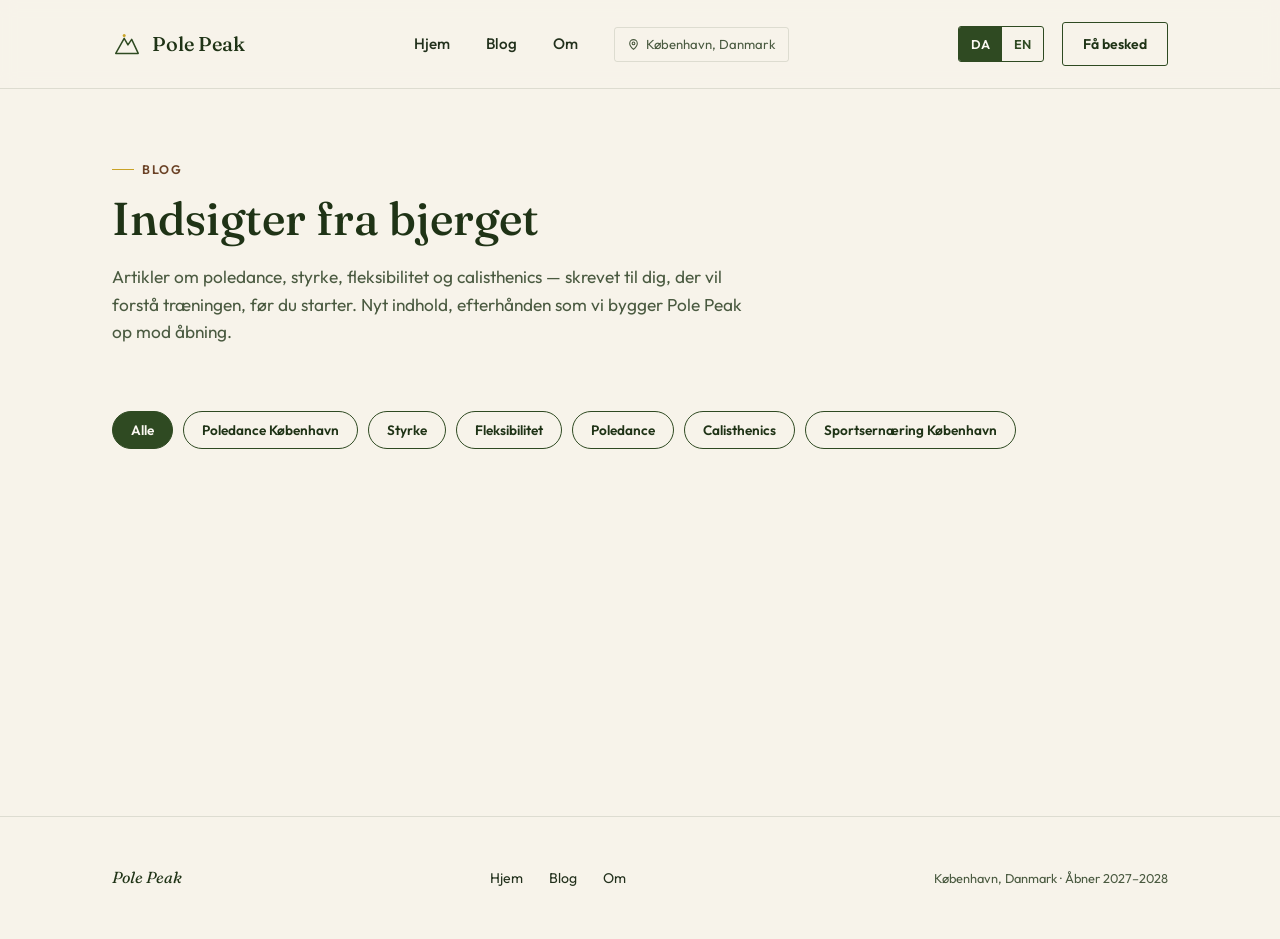
==== blog.html @ a56a41d3 "blog changes" ====
<!DOCTYPE html>
<html lang="da">
<head>
<meta charset="UTF-8">
<meta name="viewport" content="width=device-width, initial-scale=1.0">
<title>Blog – Pole Peak København | Poledance, styrke, fleksibilitet og calisthenics</title>
<meta name="description" content="Artikler om poledance, styrke, fleksibilitet, calisthenics og sportsernæring i København. Fra Pole Peak — Danmarks første poledance-studio, der forener calisthenics og styrke.">
<link rel="canonical" href="https://www.polepeak.com/blog.html">
<link rel="alternate" hreflang="da-DK" href="https://www.polepeak.com/blog.html">
<link rel="alternate" hreflang="en-DK" href="https://www.polepeak.com/en-blog.html">
<link rel="alternate" hreflang="x-default" href="https://www.polepeak.com/blog.html">

<!-- Open Graph -->
<meta property="og:type" content="website">
<meta property="og:site_name" content="Pole Peak">
<meta property="og:title" content="Blog – Pole Peak København">
<meta property="og:description" content="Artikler om poledance, styrke, fleksibilitet, calisthenics og sportsernæring i København.">
<meta property="og:url" content="https://www.polepeak.com/blog.html">
<meta property="og:locale" content="da_DK">
<meta property="og:locale:alternate" content="en_DK">
<meta property="og:image" content="https://www.polepeak.com/images/og-polepeak-copenhagen.jpg">

<!-- Twitter -->
<meta name="twitter:card" content="summary_large_image">
<meta name="twitter:title" content="Blog – Pole Peak København">
<meta name="twitter:description" content="Artikler om poledance, styrke, fleksibilitet, calisthenics og sportsernæring i København.">
<meta name="twitter:image" content="https://www.polepeak.com/images/og-polepeak-copenhagen.jpg">

<link rel="preconnect" href="https://fonts.googleapis.com">
<link rel="preconnect" href="https://fonts.gstatic.com" crossorigin>
<link href="https://fonts.googleapis.com/css2?family=Fraunces:ital,wght@0,500;1,500&family=Outfit:wght@400;500;600;700&display=swap" rel="stylesheet">
<link rel="stylesheet" href="/site.css">

<script type="application/ld+json">
{
  "@context": "https://schema.org",
  "@type": "Blog",
  "name": "Pole Peak Blog",
  "url": "https://www.polepeak.com/blog.html",
  "inLanguage": "da-DK",
  "publisher": {
    "@type": "Organization",
    "name": "Pole Peak"
  }
}
</script>
</head>
<body>

<nav class="nav">
  <div class="container nav-inner">
    <a href="/" class="nav-brand" aria-label="Pole Peak forside">
      <svg viewBox="0 0 32 32" fill="none" xmlns="http://www.w3.org/2000/svg">
        <path d="M4 26L13 10L17 17L21 11L28 26H4Z" stroke="#2F4A22" stroke-width="1.6" stroke-linejoin="round"/>
        <circle cx="13" cy="7" r="1.6" fill="#C9A227"/>
      </svg>
      Pole Peak
    </a>

    <div class="nav-links">
      <a href="/">Hjem</a>
      <a href="/blog.html">Blog</a>
      <a href="/#om">Om</a>
      <span class="nav-location" aria-label="Placering">
        <svg width="13" height="13" viewBox="0 0 24 24" fill="none" stroke="currentColor" stroke-width="2"><path d="M12 21s-7-6.2-7-11a7 7 0 1 1 14 0c0 4.8-7 11-7 11Z"/><circle cx="12" cy="10" r="2.5"/></svg>
        København, Danmark
      </span>
    </div>

    <div class="nav-right">
      <div class="lang-toggle" role="group" aria-label="Vælg sprog">
        <a href="/blog.html" class="active" hreflang="da-DK" lang="da">DA</a>
        <a href="/en-blog.html" hreflang="en-DK" lang="en">EN</a>
      </div>
      <a href="/#signup" class="nav-cta">Få besked</a>
      <button class="nav-toggle" aria-label="Åbn menu">
        <svg width="18" height="18" viewBox="0 0 24 24" fill="none" stroke="#2F4A22" stroke-width="2"><path d="M3 6h18M3 12h18M3 18h18"/></svg>
      </button>
    </div>
  </div>
</nav>

<main>

  <!-- PAGE HERO -->
  <section class="page-hero">
    <div class="container">
      <span class="eyebrow">Blog</span>
      <h1>Indsigter fra bjerget</h1>
      <p class="lead">Artikler om poledance, styrke, fleksibilitet og calisthenics — skrevet til dig, der vil forstå træningen, før du starter. Nyt indhold, efterhånden som vi bygger Pole Peak op mod åbning.</p>
    </div>
  </section>

  <!-- FILTERS + GRID -->
  <section class="container">
    <div class="blog-filters" role="group" aria-label="Filtrér efter kategori">
      <button class="filter-chip" data-filter="all">Alle</button>
      <button class="filter-chip" data-filter="pole-dance-cph">Poledance København</button>
      <button class="filter-chip" data-filter="strength">Styrke</button>
      <button class="filter-chip" data-filter="flexibility">Fleksibilitet</button>
      <button class="filter-chip" data-filter="pole-dance">Poledance</button>
      <button class="filter-chip" data-filter="calisthenics">Calisthenics</button>
      <button class="filter-chip" data-filter="nutrition">Sportsernæring København</button>
    </div>

    <div class="blog-grid" id="blogGrid">
<!--Posts here-->
     <a href="/blog/koebenhavn-aktiv-by.html" class="blog-card" data-category="pole-dance-copenhagen">
  <div class="blog-card__image">
    <img src="/images/koebenhavn-aktiv-by-card.jpg" alt="Cyklister og løbere langs Københavns havn" loading="lazy">
  </div>
  <div class="blog-card__content">
    <span class="blog-card__category">Pole Dance Copenhagen</span>
    <h3 class="blog-card__title">København: En By Bygget til Bevægelse</h3>
    <p class="blog-card__excerpt">Fra cykelstier til havnebade – København understøtter ikke bare en aktiv livsstil, den inviterer til at bevæge sig på egne præmisser.</p>
    <span class="blog-card__meta">3. juli 2026 · 5 min. læsning</span>
  </div>
</a>

    <p class="blog-empty" id="blogEmpty">Ingen artikler i denne kategori endnu — men der er mere på vej.</p>
  </section>

</main>

<footer class="footer">
  <div class="container footer-inner">
    <span class="footer-brand">Pole Peak</span>
    <div class="footer-links">
      <a href="/">Hjem</a>
      <a href="/blog.html">Blog</a>
      <a href="/#om">Om</a>
    </div>
    <span class="footer-meta">København, Danmark · Åbner 2027–2028</span>
  </div>
</footer>

<script>
  // Reveal on scroll
  const revealEls = document.querySelectorAll('.reveal');
  if ('IntersectionObserver' in window && !window.matchMedia('(prefers-reduced-motion: reduce)').matches) {
    const io = new IntersectionObserver((entries) => {
      entries.forEach(entry => {
        if (entry.isIntersecting) {
          entry.target.classList.add('is-visible');
          io.unobserve(entry.target);
        }
      });
    }, { threshold: 0.1 });
    revealEls.forEach(el => io.observe(el));
  } else {
    revealEls.forEach(el => el.classList.add('is-visible'));
  }

  // Category filtering
  const chips = document.querySelectorAll('.filter-chip');
  const cards = document.querySelectorAll('.blog-card');
  const empty = document.getElementById('blogEmpty');

  function applyFilter(cat) {
    let visible = 0;
    cards.forEach(card => {
      const match = cat === 'all' || card.dataset.category === cat;
      card.classList.toggle('is-hidden', !match);
      if (match) visible++;
    });
    empty.classList.toggle('is-visible', visible === 0);
  }

  chips.forEach(chip => {
    chip.addEventListener('click', () => {
      chips.forEach(c => c.classList.remove('active'));
      chip.classList.add('active');
      const cat = chip.dataset.filter;
      applyFilter(cat);
      const url = cat === 'all' ? location.pathname : `${location.pathname}#${cat}`;
      history.replaceState(null, '', url);
    });
  });

  const initialCat = location.hash.replace('#', '') || 'all';
  const initialChip = document.querySelector(`.filter-chip[data-filter="${initialCat}"]`) || document.querySelector('.filter-chip[data-filter="all"]');
  initialChip.classList.add('active');
  applyFilter(initialCat);
</script>

</body>
</html>
---- site.css ----
/* =========================================================
   Pole Peak — Copenhagen Homepage
   Bright Botanical identity: forest green, wood, cream, sage, gold
   Fonts loaded via <link> in <head>, not here.
   ========================================================= */

:root {
  --forest: #2F4A22;
  --forest-deep: #1F3316;
  --paper: #F7F3EA;
  --cream: #FBF8F2;
  --wood: #8B5E3C;
  --wood-deep: #6B4226;
  --sage: #9CAF88;
  --sage-soft: #E4EADD;
  --gold: #C9A227;
  --ink: #22301C;
  --ink-soft: #4A5A40;
  --line: rgba(34, 48, 28, 0.12);
  --radius: 3px;
  --shadow-soft: 0 12px 32px rgba(31, 51, 22, 0.10);
  --ease: cubic-bezier(0.22, 1, 0.36, 1);
}

* { box-sizing: border-box; }

html { scroll-behavior: smooth; }

body {
  margin: 0;
  background: var(--paper);
  color: var(--ink);
  font-family: 'Outfit', sans-serif;
  font-size: 16px;
  line-height: 1.6;
  -webkit-font-smoothing: antialiased;
  padding-top: 88px;
}

h1, h2, h3, .display {
  font-family: 'Fraunces', serif;
  font-weight: 500;
  color: var(--forest-deep);
  margin: 0;
  line-height: 1.12;
}

.italic-accent {
  font-style: italic;
  font-weight: 500;
}

p { margin: 0 0 1em; color: var(--ink-soft); }

a { color: inherit; text-decoration: none; }

img { max-width: 100%; display: block; }

.container {
  width: 100%;
  max-width: 1120px;
  margin: 0 auto;
  padding: 0 32px;
}

.eyebrow {
  display: inline-flex;
  align-items: center;
  gap: 8px;
  font-family: 'Outfit', sans-serif;
  font-size: 0.78rem;
  font-weight: 600;
  letter-spacing: 0.14em;
  text-transform: uppercase;
  color: var(--wood-deep);
}

.eyebrow::before {
  content: "";
  width: 22px;
  height: 1px;
  background: var(--gold);
}

/* ---------- Nav ---------- */
.nav {
  position: fixed;
  top: 0; left: 0; right: 0;
  z-index: 100;
  background: rgba(247, 243, 234, 0.92);
  backdrop-filter: blur(8px);
  border-bottom: 1px solid var(--line);
}

.nav-inner {
  display: flex;
  align-items: center;
  justify-content: space-between;
  height: 88px;
}

.nav-brand {
  display: flex;
  align-items: center;
  gap: 10px;
  font-family: 'Fraunces', serif;
  font-weight: 500;
  font-size: 1.25rem;
  color: var(--forest-deep);
}

.nav-brand svg { width: 30px; height: 30px; }

.nav-links {
  display: flex;
  align-items: center;
  gap: 36px;
}

.nav-links a {
  font-size: 0.95rem;
  font-weight: 500;
  color: var(--ink);
  position: relative;
  padding: 4px 0;
}

.nav-links a::after {
  content: "";
  position: absolute;
  left: 0; right: 0; bottom: -2px;
  height: 1px;
  background: var(--gold);
  transform: scaleX(0);
  transform-origin: left;
  transition: transform 0.3s var(--ease);
}

.nav-links a:hover::after { transform: scaleX(1); }

.nav-location {
  display: flex;
  align-items: center;
  gap: 6px;
  font-size: 0.82rem;
  color: var(--ink-soft);
  padding: 6px 12px;
  border: 1px solid var(--line);
  border-radius: var(--radius);
}

.nav-right {
  display: flex;
  align-items: center;
  gap: 18px;
}

.lang-toggle {
  display: flex;
  border: 1px solid var(--forest);
  border-radius: var(--radius);
  overflow: hidden;
  font-size: 0.8rem;
  font-weight: 600;
}

.lang-toggle a {
  padding: 7px 12px;
  color: var(--forest);
}

.lang-toggle a.active {
  background: var(--forest);
  color: var(--cream);
}

.nav-cta {
  padding: 10px 20px;
  border: 1px solid var(--forest);
  border-radius: var(--radius);
  font-size: 0.88rem;
  font-weight: 600;
  color: var(--forest-deep);
  transition: background 0.25s var(--ease), color 0.25s var(--ease);
}

.nav-cta:hover { background: var(--forest); color: var(--cream); }

.nav-toggle { display: none; }

/* ---------- Buttons ---------- */
.btn {
  display: inline-flex;
  align-items: center;
  justify-content: center;
  gap: 10px;
  padding: 16px 30px;
  border-radius: var(--radius);
  font-family: 'Outfit', sans-serif;
  font-weight: 600;
  font-size: 0.95rem;
  cursor: pointer;
  border: 1px solid transparent;
  transition: transform 0.25s var(--ease), background 0.25s var(--ease), color 0.25s var(--ease), border-color 0.25s var(--ease);
}

.btn-primary {
  background: var(--forest);
  color: var(--cream);
}

.btn-primary:hover { background: var(--forest-deep); transform: translateY(-1px); }

.btn-outline {
  background: transparent;
  border-color: var(--forest);
  color: var(--forest-deep);
}

.btn-outline:hover { background: var(--forest); color: var(--cream); }

/* ---------- Hero ---------- */
.hero {
  padding: 88px 0 64px;
  position: relative;
  overflow: hidden;
}

.hero-inner {
  display: grid;
  grid-template-columns: 1.05fr 0.95fr;
  gap: 56px;
  align-items: center;
}

.hero-copy h1 {
  font-size: clamp(2.2rem, 4vw, 3.4rem);
  margin: 18px 0 22px;
}

.hero-copy p.lead {
  font-size: 1.12rem;
  max-width: 46ch;
  margin-bottom: 30px;
}

.hero-actions {
  display: flex;
  align-items: center;
  gap: 18px;
  flex-wrap: wrap;
}

.hero-note {
  font-size: 0.82rem;
  color: var(--ink-soft);
}

.hero-art {
  position: relative;
}

.hero-art svg { width: 100%; height: auto; }

/* ---------- Trail / classes section ---------- */
.trail {
  padding: 96px 0;
  background: var(--cream);
  border-top: 1px solid var(--line);
  border-bottom: 1px solid var(--line);
}

.section-head {
  max-width: 640px;
  margin: 0 0 56px;
}

.section-head h2 {
  font-size: clamp(1.8rem, 3vw, 2.4rem);
  margin-top: 14px;
}

.waypoints {
  display: grid;
  grid-template-columns: repeat(4, 1fr);
  gap: 28px;
  counter-reset: waypoint;
}

.waypoint {
  padding: 30px 24px;
  background: var(--paper);
  border: 1px solid var(--line);
  border-radius: var(--radius);
  position: relative;
  opacity: 0;
  transform: translateY(18px);
  transition: opacity 0.6s var(--ease), transform 0.6s var(--ease);
}

.waypoint.is-visible { opacity: 1; transform: translateY(0); }

.waypoint-index {
  font-family: 'Fraunces', serif;
  font-style: italic;
  font-size: 0.95rem;
  color: var(--gold);
  margin-bottom: 14px;
  display: block;
}

.waypoint h3 {
  font-size: 1.15rem;
  margin-bottom: 10px;
}

.waypoint p { font-size: 0.92rem; margin: 0; }

/* ---------- Membership ---------- */
.membership {
  padding: 96px 0;
}

.membership-card {
  background: var(--forest-deep);
  color: var(--cream);
  border-radius: var(--radius);
  padding: 56px;
  display: grid;
  grid-template-columns: 1fr 1fr;
  gap: 48px;
  align-items: center;
  position: relative;
  overflow: hidden;
}

.membership-card::before {
  content: "";
  position: absolute;
  inset: 0;
  background: radial-gradient(circle at 85% 15%, rgba(201, 162, 39, 0.16), transparent 55%);
  pointer-events: none;
}

.membership-card h2 {
  color: var(--cream);
  font-size: clamp(1.7rem, 2.6vw, 2.1rem);
  margin-bottom: 18px;
}

.membership-card p {
  color: rgba(251, 248, 242, 0.82);
}

.membership-list {
  list-style: none;
  margin: 26px 0 0;
  padding: 0;
  display: grid;
  gap: 14px;
}

.membership-list li {
  display: flex;
  align-items: flex-start;
  gap: 12px;
  font-size: 0.95rem;
  color: rgba(251, 248, 242, 0.92);
}

.membership-list svg {
  flex-shrink: 0;
  width: 18px;
  height: 18px;
  margin-top: 3px;
  color: var(--gold);
}

/* ---------- Signup ---------- */
.signup {
  padding: 96px 0 120px;
  background: var(--sage-soft);
}

.signup-inner {
  max-width: 620px;
  margin: 0 auto;
  text-align: center;
}

.signup h2 { font-size: clamp(1.9rem, 3vw, 2.5rem); margin-bottom: 16px; }

.signup p.lead {
  max-width: 46ch;
  margin: 0 auto 34px;
}

.signup-form {
  display: flex;
  gap: 12px;
  justify-content: center;
  flex-wrap: wrap;
}

.signup-form input[type="email"] {
  flex: 1 1 280px;
  max-width: 340px;
  padding: 15px 18px;
  border: 1px solid var(--forest);
  border-radius: var(--radius);
  font-family: 'Outfit', sans-serif;
  font-size: 0.95rem;
  background: var(--cream);
  color: var(--ink);
}

.signup-form input[type="email"]:focus,
.nav-links a:focus-visible,
.btn:focus-visible,
.lang-toggle a:focus-visible {
  outline: 2px solid var(--gold);
  outline-offset: 2px;
}

.signup-note {
  margin-top: 16px;
  font-size: 0.82rem;
  color: var(--ink-soft);
}

.signup-confirm {
  display: none;
  padding: 22px 26px;
  background: var(--forest);
  color: var(--cream);
  border-radius: var(--radius);
  font-size: 0.95rem;
}

.signup-confirm.is-visible { display: block; }

.honeypot { position: absolute; left: -9999px; }

/* ---------- Footer ---------- */
.footer {
  padding: 48px 0;
  border-top: 1px solid var(--line);
}

.footer-inner {
  display: flex;
  align-items: center;
  justify-content: space-between;
  flex-wrap: wrap;
  gap: 18px;
}

.footer-brand {
  font-family: 'Fraunces', serif;
  font-style: italic;
  color: var(--forest-deep);
}

.footer-links {
  display: flex;
  gap: 26px;
  font-size: 0.88rem;
}

.footer-meta {
  font-size: 0.8rem;
  color: var(--ink-soft);
}

/* ---------- Reveal animation ---------- */
.reveal {
  opacity: 0;
  transform: translateY(16px);
  transition: opacity 0.7s var(--ease), transform 0.7s var(--ease);
}

.reveal.is-visible { opacity: 1; transform: translateY(0); }

@media (prefers-reduced-motion: reduce) {
  html { scroll-behavior: auto; }
  .reveal, .waypoint {
    opacity: 1 !important;
    transform: none !important;
    transition: none !important;
  }
  .btn:hover, .nav-cta:hover { transform: none; }
}

/* ---------- Page hero (Blog, About, etc.) ---------- */
.page-hero {
  padding: 64px 0 40px;
}

.page-hero h1 {
  font-size: clamp(2rem, 3.6vw, 2.9rem);
  margin: 14px 0 18px;
}

.page-hero p.lead {
  max-width: 58ch;
  font-size: 1.08rem;
}

/* ---------- Blog filters ---------- */
.blog-filters {
  display: flex;
  flex-wrap: wrap;
  gap: 10px;
  margin: 8px 0 48px;
}

.filter-chip {
  font-family: 'Outfit', sans-serif;
  padding: 9px 18px;
  border: 1px solid var(--forest);
  border-radius: 999px;
  font-size: 0.85rem;
  font-weight: 600;
  color: var(--forest-deep);
  background: transparent;
  cursor: pointer;
  transition: background 0.25s var(--ease), color 0.25s var(--ease);
}

.filter-chip:hover { background: var(--sage-soft); }

.filter-chip.active {
  background: var(--forest);
  color: var(--cream);
}

.filter-chip:focus-visible {
  outline: 2px solid var(--gold);
  outline-offset: 2px;
}

/* ---------- Blog grid ---------- */
.blog-grid {
  display: grid;
  grid-template-columns: repeat(3, 1fr);
  gap: 28px;
  padding-bottom: 100px;
}

.blog-card {
  display: flex;
  flex-direction: column;
  background: var(--cream);
  border: 1px solid var(--line);
  border-radius: var(--radius);
  overflow: hidden;
  opacity: 0;
  transform: translateY(18px);
  transition: opacity 0.6s var(--ease), transform 0.6s var(--ease);
}

.blog-card.is-visible { opacity: 1; transform: translateY(0); }

.blog-card.is-hidden { display: none; }

.blog-card-art {
  aspect-ratio: 16 / 10;
  background: var(--sage-soft);
  display: flex;
  align-items: center;
  justify-content: center;
}

.blog-card-art svg {
  width: 44%;
  height: 44%;
  color: var(--forest);
}

.blog-card-body {
  padding: 24px 24px 28px;
  display: flex;
  flex-direction: column;
  gap: 12px;
  flex: 1;
}

.blog-tag {
  align-self: flex-start;
  font-family: 'Outfit', sans-serif;
  font-size: 0.7rem;
  font-weight: 700;
  letter-spacing: 0.05em;
  text-transform: uppercase;
  color: var(--wood-deep);
  background: var(--sage-soft);
  padding: 5px 10px;
  border-radius: 999px;
}

.blog-card h3 {
  font-size: 1.14rem;
  line-height: 1.3;
}

.blog-card p.excerpt {
  font-size: 0.92rem;
  margin: 0;
  flex: 1;
}

.blog-card-meta {
  font-size: 0.78rem;
  color: var(--ink-soft);
}

.blog-read-more {
  font-size: 0.85rem;
  font-weight: 600;
  color: var(--forest-deep);
  display: inline-flex;
  align-items: center;
  gap: 6px;
}

.blog-read-more svg {
  width: 14px;
  height: 14px;
  transition: transform 0.25s var(--ease);
}

.blog-card:hover .blog-read-more svg { transform: translateX(3px); }

.blog-empty {
  display: none;
  padding: 30px 0 60px;
  color: var(--ink-soft);
}

.blog-empty.is-visible { display: block; }

/* ---------- Responsive ---------- */
@media (max-width: 980px) {
  .hero-inner { grid-template-columns: 1fr; }
  .hero-art { order: -1; max-width: 420px; margin: 0 auto; }
  .waypoints { grid-template-columns: repeat(2, 1fr); }
  .membership-card { grid-template-columns: 1fr; padding: 40px; }
  .blog-grid { grid-template-columns: repeat(2, 1fr); }
}

@media (max-width: 720px) {
  body { padding-top: 72px; }
  .nav-inner { height: 72px; }
  .nav-links, .nav-location { display: none; }
  .nav-toggle {
    display: inline-flex;
    align-items: center;
    justify-content: center;
    width: 40px; height: 40px;
    border: 1px solid var(--line);
    border-radius: var(--radius);
  }
  .container { padding: 0 22px; }
  .waypoints { grid-template-columns: 1fr; }
  .signup-form { flex-direction: column; align-items: stretch; }
  .signup-form input[type="email"] { max-width: none; }
  .blog-grid { grid-template-columns: 1fr; }
}
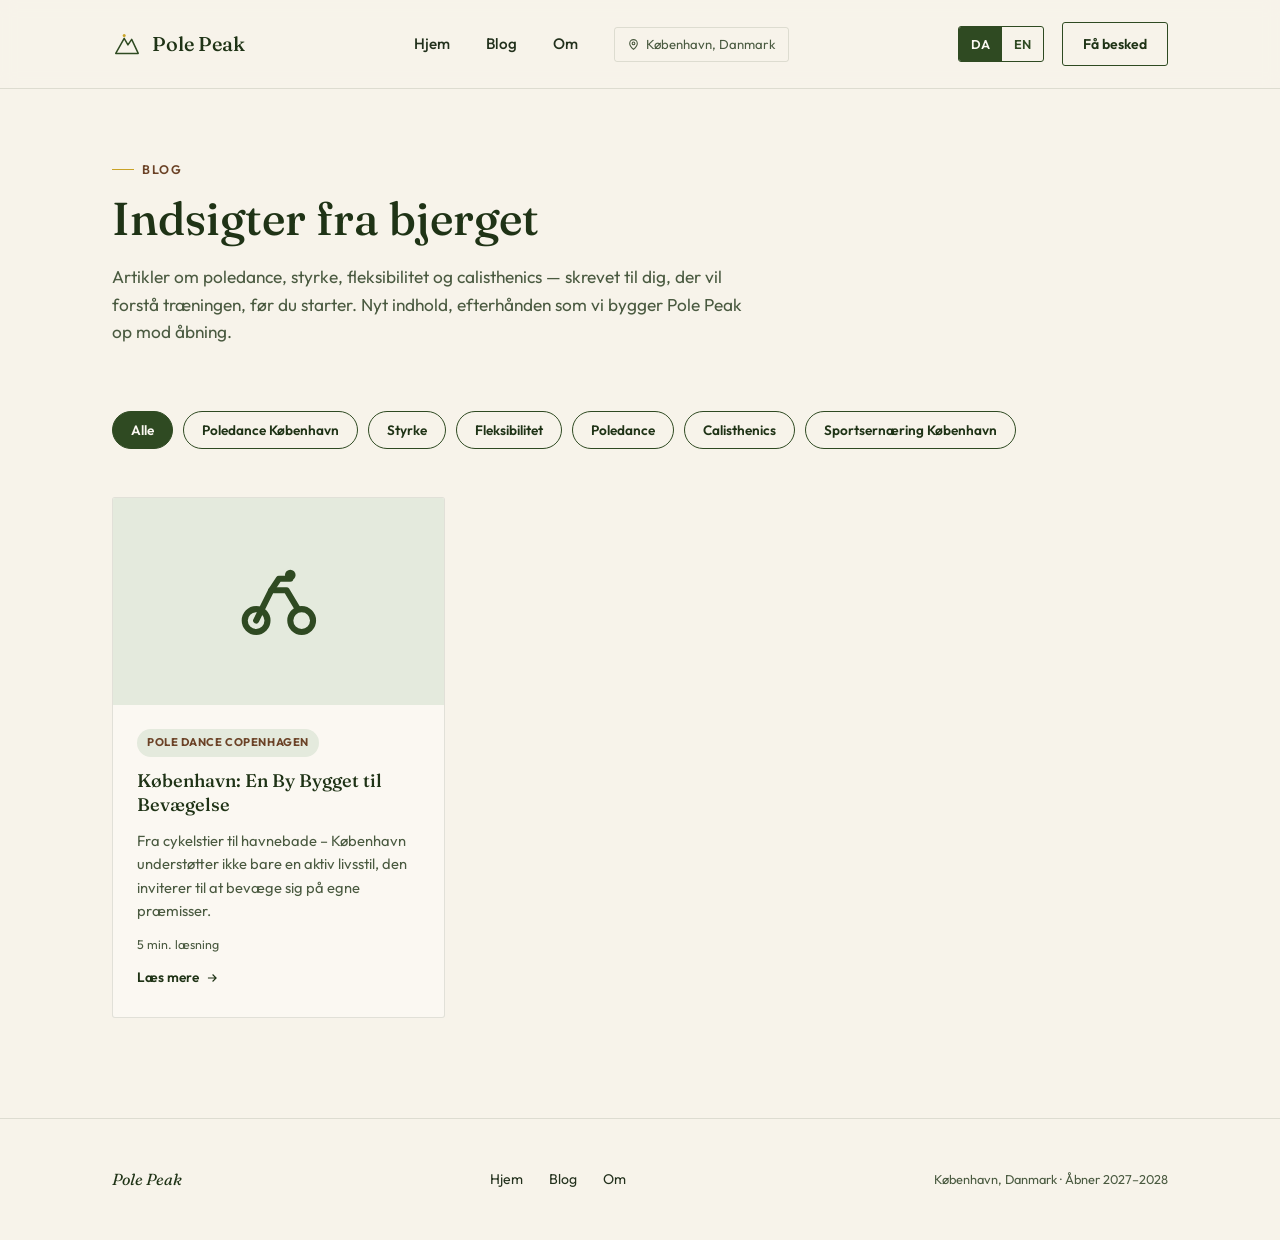
==== commit fc59be04: "test" ====
--- a/blog.html
+++ b/blog.html
@@ -105,17 +105,26 @@
 
     <div class="blog-grid" id="blogGrid">
 <!--Posts here-->
-     <a href="/blog/koebenhavn-aktiv-by.html" class="blog-card" data-category="pole-dance-copenhagen">
-  <div class="blog-card__image">
-    <img src="/images/koebenhavn-aktiv-by-card.jpg" alt="Cyklister og løbere langs Københavns havn" loading="lazy">
+   <article class="blog-card reveal" data-category="pole-dance-cph">
+  <div class="blog-card-art" aria-hidden="true">
+    <svg viewBox="0 0 24 24" fill="none" stroke="currentColor" stroke-width="1.6" stroke-linecap="round" stroke-linejoin="round">
+      <circle cx="6" cy="17" r="3"/>
+      <circle cx="18" cy="17" r="3"/>
+      <path d="M6 17l4-8h4l3 5"/>
+      <path d="M10 9l2-3h3"/>
+      <circle cx="15" cy="5" r="1.4" fill="currentColor" stroke="none"/>
+    </svg>
   </div>
-  <div class="blog-card__content">
-    <span class="blog-card__category">Pole Dance Copenhagen</span>
-    <h3 class="blog-card__title">København: En By Bygget til Bevægelse</h3>
-    <p class="blog-card__excerpt">Fra cykelstier til havnebade – København understøtter ikke bare en aktiv livsstil, den inviterer til at bevæge sig på egne præmisser.</p>
-    <span class="blog-card__meta">3. juli 2026 · 5 min. læsning</span>
+  <div class="blog-card-body">
+    <span class="blog-tag">Pole Dance Copenhagen</span>
+    <h3>København: En By Bygget til Bevægelse</h3>
+    <p class="excerpt">Fra cykelstier til havnebade – København understøtter ikke bare en aktiv livsstil, den inviterer til at bevæge sig på egne præmisser.</p>
+    <div class="blog-card-meta">5 min. læsning</div>
+    <a href="/blog/koebenhavn-aktiv-by.html" class="blog-read-more">Læs mere
+      <svg viewBox="0 0 24 24" fill="none" stroke="currentColor" stroke-width="2"><path d="M5 12h14M13 6l6 6-6 6"/></svg>
+    </a>
   </div>
-</a>
+</article>
 
     <p class="blog-empty" id="blogEmpty">Ingen artikler i denne kategori endnu — men der er mere på vej.</p>
   </section>
@@ -184,4 +193,4 @@
 </script>
 
 </body>
-</html>
+</html>
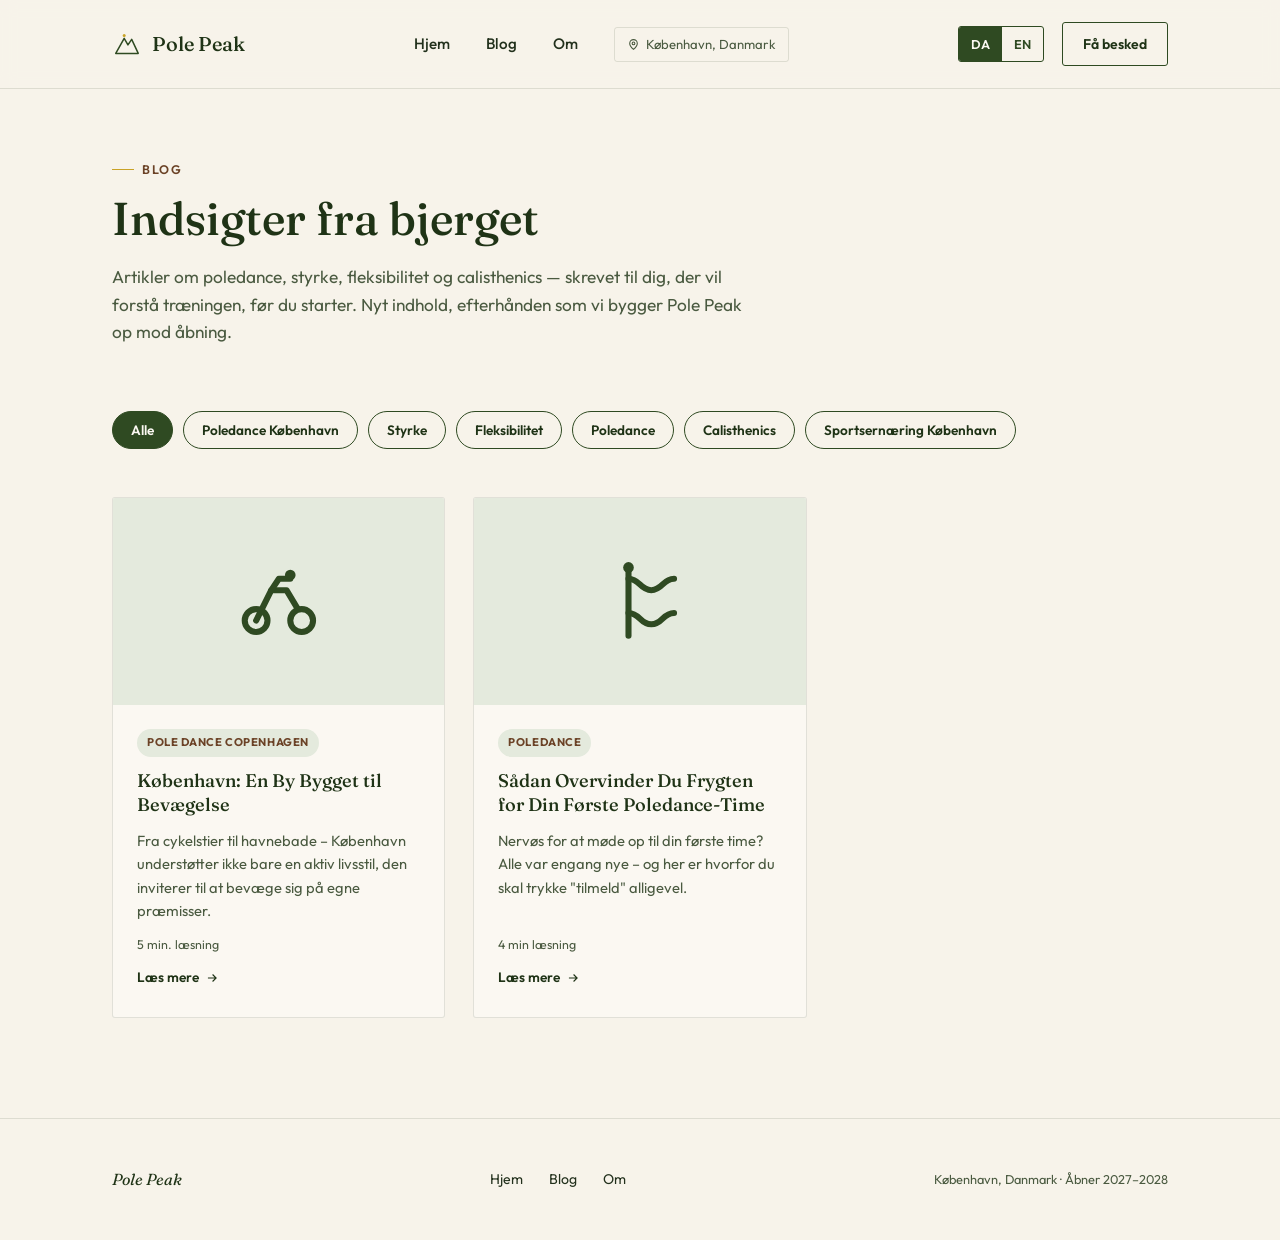
==== commit e1019f06: "Update blog.html" ====
--- a/blog.html
+++ b/blog.html
@@ -5,26 +5,26 @@
 <meta name="viewport" content="width=device-width, initial-scale=1.0">
 <title>Blog – Pole Peak København | Poledance, styrke, fleksibilitet og calisthenics</title>
 <meta name="description" content="Artikler om poledance, styrke, fleksibilitet, calisthenics og sportsernæring i København. Fra Pole Peak — Danmarks første poledance-studio, der forener calisthenics og styrke.">
-<link rel="canonical" href="https://www.polepeak.com/blog.html">
-<link rel="alternate" hreflang="da-DK" href="https://www.polepeak.com/blog.html">
-<link rel="alternate" hreflang="en-DK" href="https://www.polepeak.com/en-blog.html">
-<link rel="alternate" hreflang="x-default" href="https://www.polepeak.com/blog.html">
+<link rel="canonical" href="https://polepeakcph.dk/blog">
+<link rel="alternate" hreflang="da-DK" href="https://polepeakcph.dk/blog">
+<link rel="alternate" hreflang="en-DK" href="https://polepeakcph.dk/en-blog">
+<link rel="alternate" hreflang="x-default" href="https://polepeakcph.dk/blog">
 
 <!-- Open Graph -->
 <meta property="og:type" content="website">
 <meta property="og:site_name" content="Pole Peak">
 <meta property="og:title" content="Blog – Pole Peak København">
 <meta property="og:description" content="Artikler om poledance, styrke, fleksibilitet, calisthenics og sportsernæring i København.">
-<meta property="og:url" content="https://www.polepeak.com/blog.html">
+<meta property="og:url" content="https://polepeakcph.dk/blog">
 <meta property="og:locale" content="da_DK">
 <meta property="og:locale:alternate" content="en_DK">
-<meta property="og:image" content="https://www.polepeak.com/images/og-polepeak-copenhagen.jpg">
+<meta property="og:image" content="https://polepeakcph.dk/images/og-polepeak-copenhagen.jpg">
 
 <!-- Twitter -->
 <meta name="twitter:card" content="summary_large_image">
 <meta name="twitter:title" content="Blog – Pole Peak København">
 <meta name="twitter:description" content="Artikler om poledance, styrke, fleksibilitet, calisthenics og sportsernæring i København.">
-<meta name="twitter:image" content="https://www.polepeak.com/images/og-polepeak-copenhagen.jpg">
+<meta name="twitter:image" content="https://polepeakcph.dk/images/og-polepeak-copenhagen.jpg">
 
 <link rel="preconnect" href="https://fonts.googleapis.com">
 <link rel="preconnect" href="https://fonts.gstatic.com" crossorigin>
@@ -36,7 +36,7 @@
   "@context": "https://schema.org",
   "@type": "Blog",
   "name": "Pole Peak Blog",
-  "url": "https://www.polepeak.com/blog.html",
+  "url": "https://polepeakcph.dk/blog",
   "inLanguage": "da-DK",
   "publisher": {
     "@type": "Organization",
@@ -59,7 +59,7 @@
 
     <div class="nav-links">
       <a href="/">Hjem</a>
-      <a href="/blog.html">Blog</a>
+      <a href="/blog">Blog</a>
       <a href="/#om">Om</a>
       <span class="nav-location" aria-label="Placering">
         <svg width="13" height="13" viewBox="0 0 24 24" fill="none" stroke="currentColor" stroke-width="2"><path d="M12 21s-7-6.2-7-11a7 7 0 1 1 14 0c0 4.8-7 11-7 11Z"/><circle cx="12" cy="10" r="2.5"/></svg>
@@ -69,8 +69,8 @@
 
     <div class="nav-right">
       <div class="lang-toggle" role="group" aria-label="Vælg sprog">
-        <a href="/blog.html" class="active" hreflang="da-DK" lang="da">DA</a>
-        <a href="/en-blog.html" hreflang="en-DK" lang="en">EN</a>
+        <a href="/blog" class="active" hreflang="da-DK" lang="da">DA</a>
+        <a href="/en-blog" hreflang="en-DK" lang="en">EN</a>
       </div>
       <a href="/#signup" class="nav-cta">Få besked</a>
       <button class="nav-toggle" aria-label="Åbn menu">
@@ -120,7 +120,27 @@
     <h3>København: En By Bygget til Bevægelse</h3>
     <p class="excerpt">Fra cykelstier til havnebade – København understøtter ikke bare en aktiv livsstil, den inviterer til at bevæge sig på egne præmisser.</p>
     <div class="blog-card-meta">5 min. læsning</div>
-    <a href="/blog/koebenhavn-aktiv-by.html" class="blog-read-more">Læs mere
+    <a href="/blog/koebenhavn-aktiv-by" class="blog-read-more">Læs mere
+      <svg viewBox="0 0 24 24" fill="none" stroke="currentColor" stroke-width="2"><path d="M5 12h14M13 6l6 6-6 6"/></svg>
+    </a>
+  </div>
+</article>
+
+      <article class="blog-card reveal" data-category="pole-dance">
+  <div class="blog-card-art" aria-hidden="true">
+    <svg viewBox="0 0 24 24" fill="none" stroke="currentColor" stroke-width="1.6" stroke-linecap="round" stroke-linejoin="round">
+      <path d="M9 3v18"/>
+      <path d="M9 6c3 0 3 3 6 3s3-3 6-3"/>
+      <path d="M9 15c3 0 3 3 6 3s3-3 6-3"/>
+      <circle cx="9" cy="3" r="1.4" fill="currentColor" stroke="none"/>
+    </svg>
+  </div>
+  <div class="blog-card-body">
+    <span class="blog-tag">Poledance</span>
+    <h3>Sådan Overvinder Du Frygten for Din Første Poledance-Time</h3>
+    <p class="excerpt">Nervøs for at møde op til din første time? Alle var engang nye – og her er hvorfor du skal trykke "tilmeld" alligevel.</p>
+    <div class="blog-card-meta">4 min læsning</div>
+    <a href="/blog/din-foerste-poledance-time" class="blog-read-more">Læs mere
       <svg viewBox="0 0 24 24" fill="none" stroke="currentColor" stroke-width="2"><path d="M5 12h14M13 6l6 6-6 6"/></svg>
     </a>
   </div>
@@ -136,7 +156,7 @@
     <span class="footer-brand">Pole Peak</span>
     <div class="footer-links">
       <a href="/">Hjem</a>
-      <a href="/blog.html">Blog</a>
+      <a href="/blog">Blog</a>
       <a href="/#om">Om</a>
     </div>
     <span class="footer-meta">København, Danmark · Åbner 2027–2028</span>
@@ -193,4 +213,4 @@
 </script>
 
 </body>
-</html>+</html>
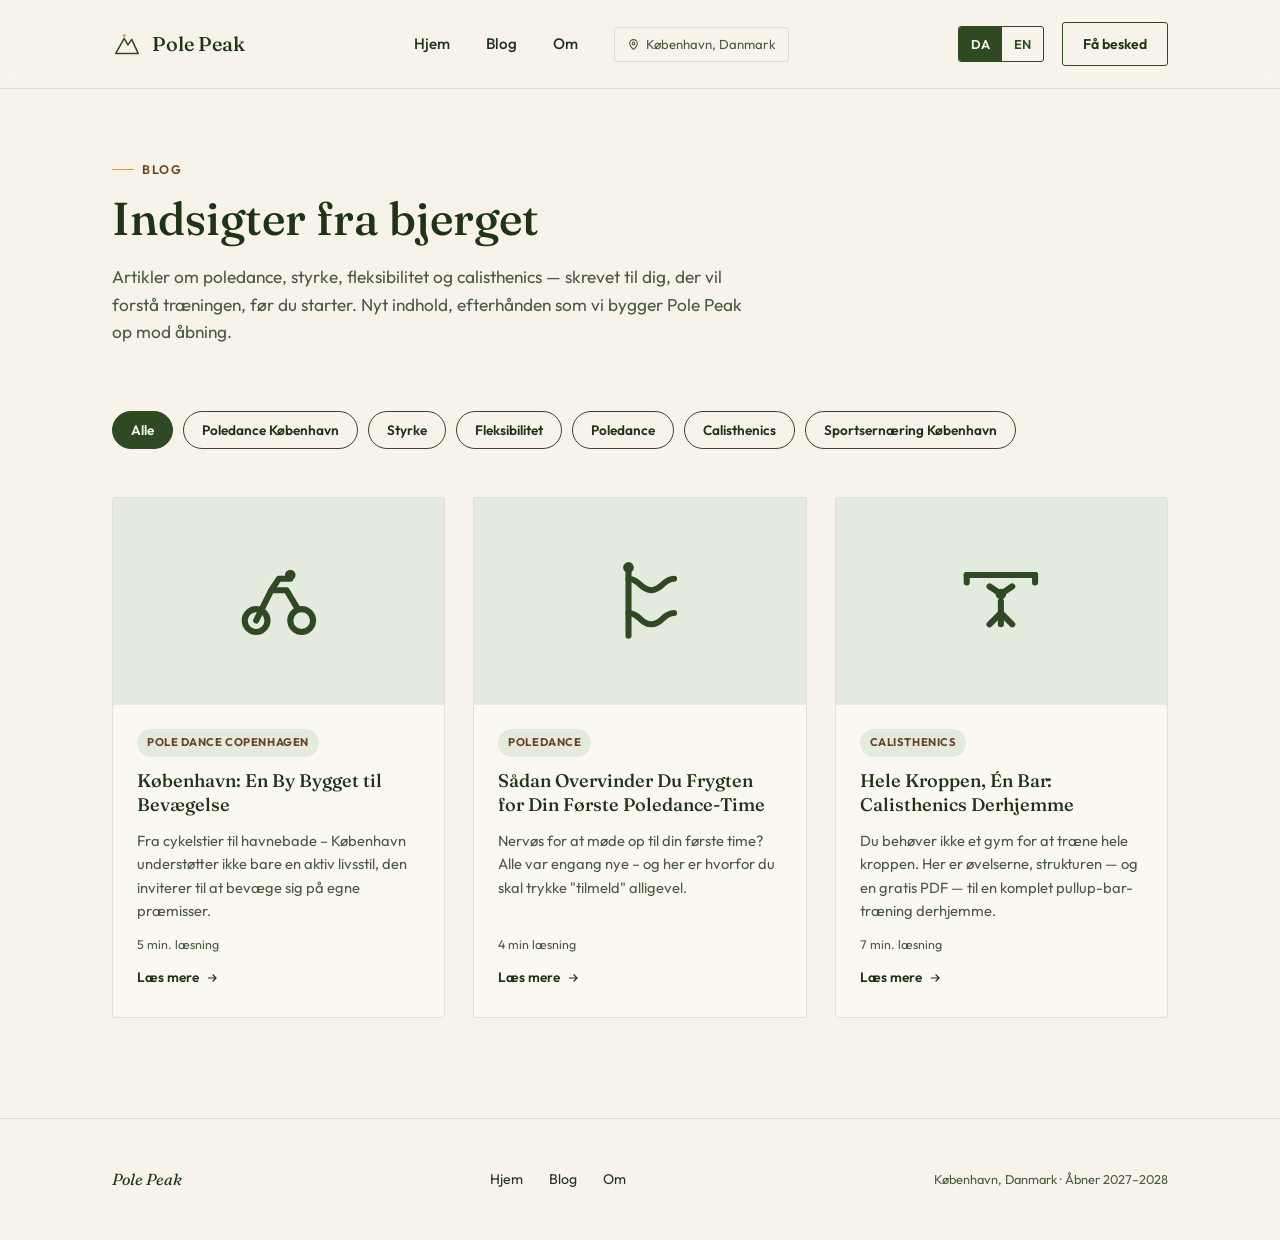
==== commit ef5a6d36: "new post" ====
--- a/blog.html
+++ b/blog.html
@@ -141,6 +141,28 @@
     <p class="excerpt">Nervøs for at møde op til din første time? Alle var engang nye – og her er hvorfor du skal trykke "tilmeld" alligevel.</p>
     <div class="blog-card-meta">4 min læsning</div>
     <a href="/blog/din-foerste-poledance-time" class="blog-read-more">Læs mere
+      <svg viewBox="0 0 24 24" fill="none" stroke="currentColor" stroke-width="2"><path d="M5 12h14M13 6l6 6-6 6"/></svg>
+    </a>
+  </div>
+</article>
+
+ <article class="blog-card reveal" data-category="calisthenics">
+  <div class="blog-card-art" aria-hidden="true">
+    <svg viewBox="0 0 24 24" fill="none" stroke="currentColor" stroke-width="1.6" stroke-linecap="round" stroke-linejoin="round">
+      <line x1="3" y1="5" x2="21" y2="5"/>
+      <path d="M3 5v2M21 5v2"/>
+      <circle cx="12" cy="10" r="1.4" fill="currentColor" stroke="none"/>
+      <path d="M9 8l3 2 3-2"/>
+      <path d="M12 12v6"/>
+      <path d="M12 15l-3 3M12 15l3 3"/>
+    </svg>
+  </div>
+  <div class="blog-card-body">
+    <span class="blog-tag">Calisthenics</span>
+    <h3>Hele Kroppen, Én Bar: Calisthenics Derhjemme</h3>
+    <p class="excerpt">Du behøver ikke et gym for at træne hele kroppen. Her er øvelserne, strukturen — og en gratis PDF — til en komplet pullup-bar-træning derhjemme.</p>
+    <div class="blog-card-meta">7 min. læsning</div>
+    <a href="/blog/helkrops-calisthenics-traening-med-pullup-bar" class="blog-read-more">Læs mere
       <svg viewBox="0 0 24 24" fill="none" stroke="currentColor" stroke-width="2"><path d="M5 12h14M13 6l6 6-6 6"/></svg>
     </a>
   </div>
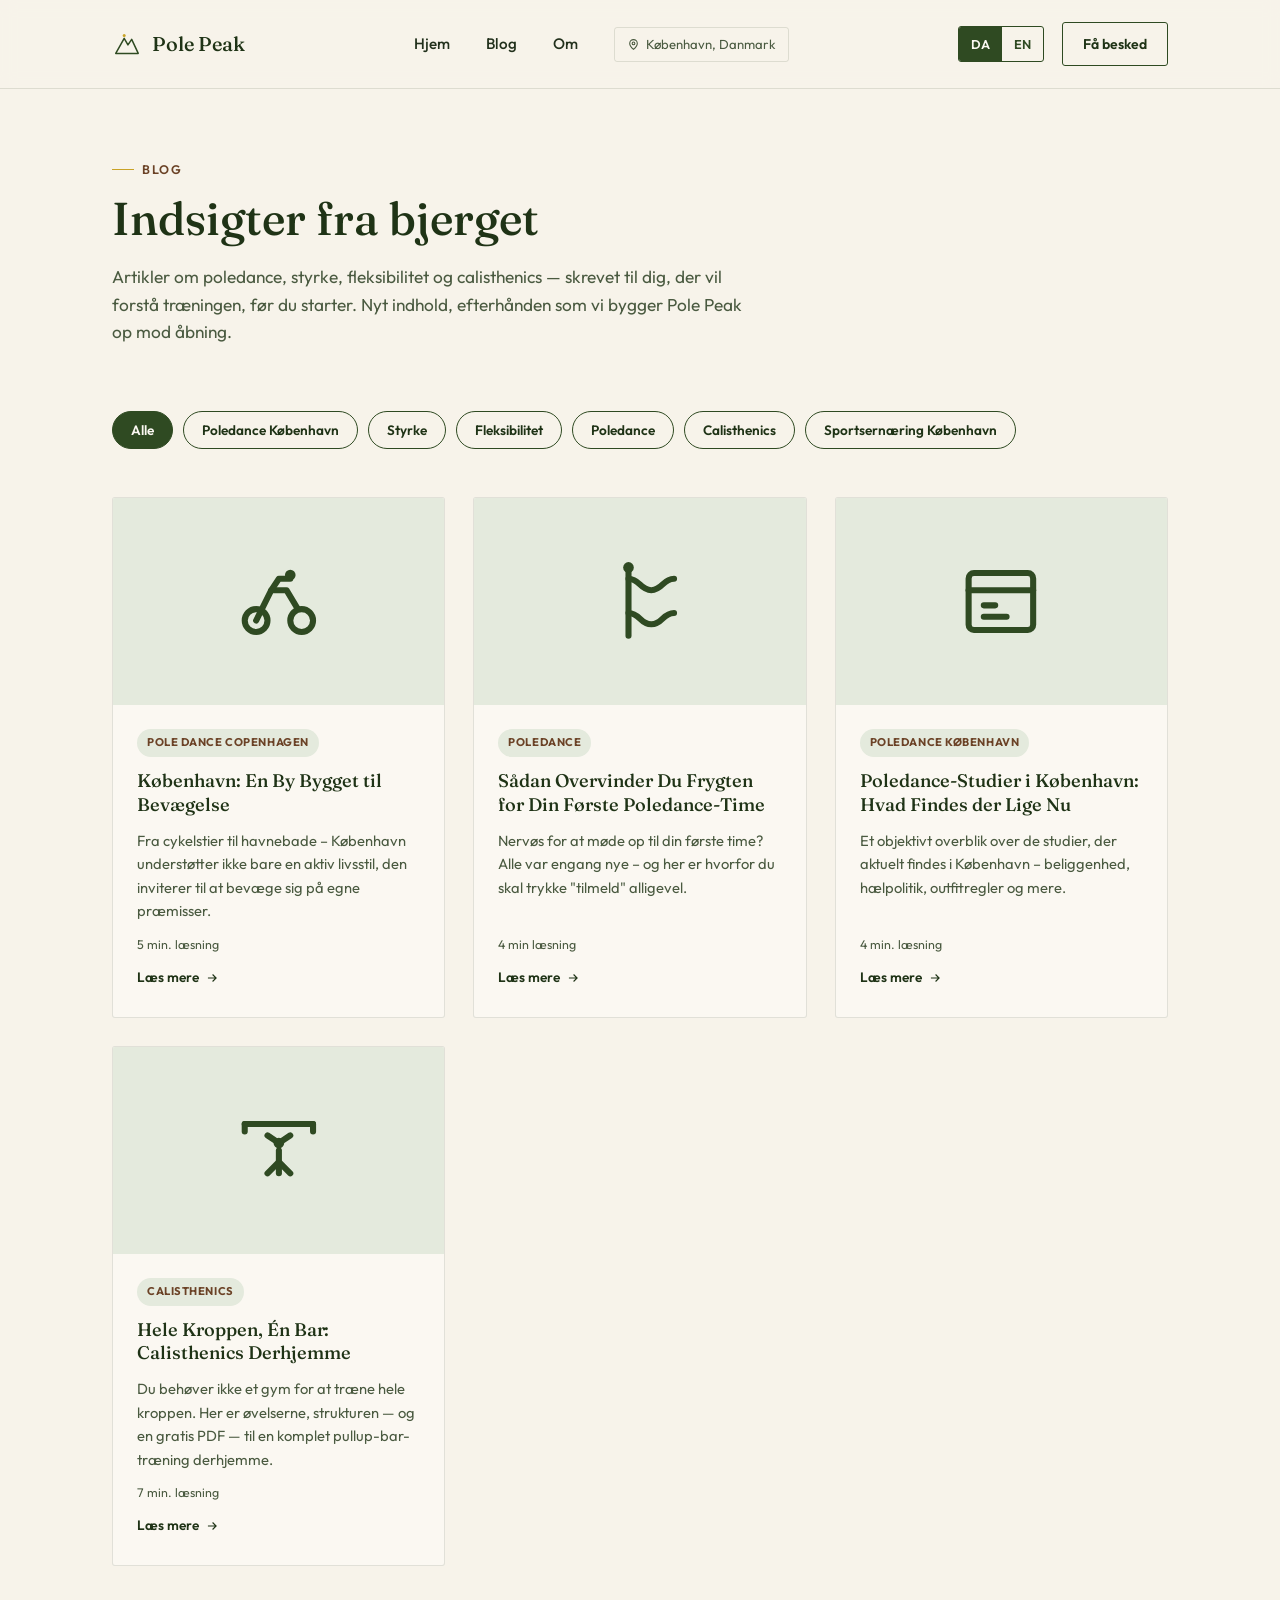
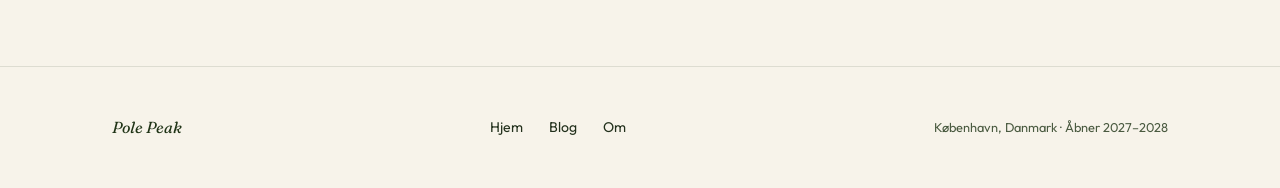
==== commit 7cca7ab3: "new-post" ====
--- a/blog.html
+++ b/blog.html
@@ -141,6 +141,25 @@
     <p class="excerpt">Nervøs for at møde op til din første time? Alle var engang nye – og her er hvorfor du skal trykke "tilmeld" alligevel.</p>
     <div class="blog-card-meta">4 min læsning</div>
     <a href="/blog/din-foerste-poledance-time" class="blog-read-more">Læs mere
+      <svg viewBox="0 0 24 24" fill="none" stroke="currentColor" stroke-width="2"><path d="M5 12h14M13 6l6 6-6 6"/></svg>
+    </a>
+  </div>
+</article>
+
+ <article class="blog-card reveal" data-category="pole-dance-cph">
+  <div class="blog-card-art" aria-hidden="true">
+    <svg viewBox="0 0 24 24" fill="none" stroke="currentColor" stroke-width="1.6" stroke-linecap="round" stroke-linejoin="round">
+      <rect x="3.5" y="4.5" width="17" height="15" rx="1.4"/>
+      <path d="M3.5 9h17"/>
+      <path d="M7.5 13h3M7.5 16h6"/>
+    </svg>
+  </div>
+  <div class="blog-card-body">
+    <span class="blog-tag">Poledance København</span>
+    <h3>Poledance-Studier i København: Hvad Findes der Lige Nu</h3>
+    <p class="excerpt">Et objektivt overblik over de studier, der aktuelt findes i København – beliggenhed, hælpolitik, outfitregler og mere.</p>
+    <div class="blog-card-meta">4 min. læsning</div>
+    <a href="/blog/poledance-studier-i-koebenhavn" class="blog-read-more">Læs mere
       <svg viewBox="0 0 24 24" fill="none" stroke="currentColor" stroke-width="2"><path d="M5 12h14M13 6l6 6-6 6"/></svg>
     </a>
   </div>
--- a/site.css
+++ b/site.css
@@ -221,7 +221,7 @@
 
 /* ---------- Hero ---------- */
 .hero {
-  padding: 88px 0 64px;
+  padding: 40px 0 64px;
   position: relative;
   overflow: hidden;
 }
@@ -230,7 +230,9 @@
   display: grid;
   grid-template-columns: 1.05fr 0.95fr;
   gap: 56px;
-  align-items: center;
+  align-items: start; /* was: center — was causing the shorter text column to be
+                          vertically centered against the taller image column,
+                          leaving dead space above/below the text */
 }
 
 .hero-copy h1 {
@@ -258,9 +260,27 @@
 
 .hero-art {
   position: relative;
-}
-
-.hero-art svg { width: 100%; height: auto; }
+  align-self: start;
+  margin-top: 8px;
+  max-width: 420px;
+  overflow: hidden; /* needed so the zoomed/shifted image below gets clipped
+                        to this box instead of spilling out */
+}
+
+.hero-art img {
+  width: 100%;
+  aspect-ratio: 4 / 5;
+  object-fit: contain;
+  object-position: center;
+  display: block;
+  /* The source PNG has a chunk of transparent space above the illustration
+     itself, so even with correct box alignment the dancer appeared too low.
+     Scale up and shift up to crop that empty space out.
+     Tune these two values against the actual asset if the framing looks off —
+     increase scale to zoom in further, adjust translateY to shift up/down. */
+  transform: scale(1.32) translateY(-9%);
+  transform-origin: center top;
+}
 
 /* ---------- Trail / classes section ---------- */
 .trail {
@@ -642,7 +662,7 @@
 /* ---------- Responsive ---------- */
 @media (max-width: 980px) {
   .hero-inner { grid-template-columns: 1fr; }
-  .hero-art { order: -1; max-width: 420px; margin: 0 auto; }
+  .hero-art { order: -1; max-width: 420px; margin: 0 auto; aspect-ratio: 4 / 5;}
   .waypoints { grid-template-columns: repeat(2, 1fr); }
   .membership-card { grid-template-columns: 1fr; padding: 40px; }
   .blog-grid { grid-template-columns: repeat(2, 1fr); }
@@ -666,3 +686,342 @@
   .signup-form input[type="email"] { max-width: none; }
   .blog-grid { grid-template-columns: 1fr; }
 }
+
+/* =========================================================
+   Homepage v2 — interactive enhancements
+   Appended only. Nothing above this line has been modified.
+   ========================================================= */
+
+/* ---------- Scroll progress ---------- */
+.scroll-progress {
+  position: fixed;
+  top: 0; left: 0;
+  height: 3px;
+  width: 0%;
+  background: linear-gradient(90deg, var(--gold), var(--wood));
+  z-index: 200;
+  transition: width 0.1s linear;
+}
+
+/* ---------- Hero visual: orbit ring + parallax tilt + scroll cue ---------- */
+.hero-visual {
+  position: relative;
+  max-width: 420px;
+  margin-top: 8px;
+  perspective: 1400px;
+}
+
+.hero-visual .hero-art {
+  transition: transform 0.5s var(--ease);
+  transform-style: preserve-3d;
+  will-change: transform;
+}
+
+.hero-orbit {
+  position: absolute;
+  inset: -6% -10%;
+  pointer-events: none;
+  z-index: -1;
+}
+
+.hero-orbit svg {
+  width: 100%;
+  height: 100%;
+  animation: orbitSpin 46s linear infinite;
+  transform-origin: center;
+}
+
+@keyframes orbitSpin {
+  from { transform: rotate(0deg); }
+  to { transform: rotate(360deg); }
+}
+
+.hero-scrollcue {
+  display: inline-flex;
+  align-items: center;
+  justify-content: center;
+  margin-top: 36px;
+  width: 38px;
+  height: 38px;
+  border: 1px solid var(--line);
+  border-radius: 50%;
+  color: var(--wood-deep);
+  transition: border-color 0.25s var(--ease), background 0.25s var(--ease), color 0.25s var(--ease);
+}
+
+.hero-scrollcue:hover {
+  border-color: var(--forest);
+  background: var(--forest);
+  color: var(--cream);
+}
+
+.hero-scrollcue svg {
+  width: 16px;
+  height: 16px;
+  animation: cueBounce 1.8s var(--ease) infinite;
+}
+
+@keyframes cueBounce {
+  0%, 100% { transform: translateY(0); }
+  50% { transform: translateY(4px); }
+}
+
+@media (prefers-reduced-motion: reduce) {
+  .hero-orbit svg,
+  .hero-scrollcue svg { animation: none; }
+  .hero-visual .hero-art { transition: none; }
+}
+
+/* ---------- Trailmap (interactive accordion) ---------- */
+.trailmap {
+  position: relative;
+}
+
+.trailmap-items {
+  position: relative;
+  display: grid;
+  gap: 4px;
+}
+
+.trailmap-items::before {
+  content: "";
+  position: absolute;
+  left: 23px;
+  top: 12px;
+  bottom: 12px;
+  width: 1px;
+  background-image: linear-gradient(var(--line) 60%, transparent 0%);
+  background-size: 1px 10px;
+  background-repeat: repeat-y;
+}
+
+.trailmap-item {
+  position: relative;
+  background: var(--paper);
+  border: 1px solid var(--line);
+  border-radius: var(--radius);
+  z-index: 1;
+  transition: border-color 0.3s var(--ease), box-shadow 0.3s var(--ease);
+}
+
+.trailmap-toggle {
+  width: 100%;
+  display: flex;
+  align-items: center;
+  gap: 18px;
+  padding: 22px 24px;
+  background: transparent;
+  border: none;
+  cursor: pointer;
+  text-align: left;
+  font-family: 'Outfit', sans-serif;
+}
+
+.trailmap-marker {
+  flex-shrink: 0;
+  width: 30px;
+  height: 30px;
+  border-radius: 50%;
+  border: 1px solid var(--wood);
+  color: var(--wood-deep);
+  display: flex;
+  align-items: center;
+  justify-content: center;
+  font-family: 'Fraunces', serif;
+  font-style: italic;
+  font-size: 0.92rem;
+  background: var(--cream);
+  transition: background 0.3s var(--ease), color 0.3s var(--ease), border-color 0.3s var(--ease), transform 0.3s var(--ease);
+}
+
+.trailmap-toggle-text { flex: 1; }
+
+.trailmap-label {
+  display: block;
+  font-family: 'Fraunces', serif;
+  font-style: italic;
+  font-size: 0.85rem;
+  color: var(--gold);
+  margin-bottom: 4px;
+}
+
+.trailmap-toggle-text h3 {
+  font-size: 1.1rem;
+}
+
+.trailmap-chevron {
+  flex-shrink: 0;
+  width: 18px;
+  height: 18px;
+  color: var(--ink-soft);
+  transition: transform 0.35s var(--ease), color 0.3s var(--ease);
+}
+
+.trailmap-item:hover { border-color: var(--sage); }
+.trailmap-item:hover .trailmap-marker { border-color: var(--forest); }
+
+.trailmap-item.is-active .trailmap-marker {
+  background: var(--forest);
+  border-color: var(--forest);
+  color: var(--cream);
+  transform: scale(1.08);
+}
+
+.trailmap-item.is-active .trailmap-chevron { transform: rotate(180deg); color: var(--forest); }
+
+.trailmap-item.is-active {
+  border-color: var(--forest);
+  box-shadow: var(--shadow-soft);
+}
+
+.trailmap-panel-wrap {
+  display: grid;
+  grid-template-rows: 1fr;
+  transition: grid-template-rows 0.4s var(--ease);
+}
+
+body.js-ready .trailmap-panel-wrap:not(.is-active) {
+  grid-template-rows: 0fr;
+}
+
+.trailmap-panel-inner { overflow: hidden; }
+
+.trailmap-panel {
+  padding: 0 24px 24px 72px;
+  margin: 0;
+  font-size: 0.95rem;
+}
+
+.trailmap-toggle:focus-visible {
+  outline: 2px solid var(--gold);
+  outline-offset: -2px;
+}
+
+/* ---------- Membership: cursor spotlight ---------- */
+.membership-card {
+  --spot-x: 85%;
+  --spot-y: 15%;
+}
+
+.membership-card.has-spotlight::before {
+  background: radial-gradient(circle at var(--spot-x) var(--spot-y), rgba(201, 162, 39, 0.22), transparent 55%);
+}
+
+.membership-list li {
+  transition: transform 0.3s var(--ease);
+}
+
+.membership-list li:hover { transform: translateX(4px); }
+
+/* ---------- Signup: field polish ---------- */
+.signup-form input[type="email"] {
+  transition: border-color 0.25s var(--ease), box-shadow 0.25s var(--ease);
+}
+
+.signup-form input[type="email"]:focus {
+  box-shadow: 0 0 0 4px rgba(201, 162, 39, 0.18);
+}
+
+.signup-form input[type="email"]:invalid:not(:placeholder-shown) {
+  border-color: #B4553F;
+}
+
+.signup-form input[type="email"]:valid:not(:placeholder-shown) {
+  border-color: var(--forest);
+}
+
+/* ---------- Homepage v2 responsive ---------- */
+@media (max-width: 980px) {
+  .hero-visual { order: -1; max-width: 420px; margin: 0 auto; }
+}
+
+@media (max-width: 720px) {
+  .trailmap-items::before { left: 21px; }
+  .trailmap-toggle { padding: 18px 18px; gap: 14px; }
+  .trailmap-panel { padding: 0 18px 20px 62px; }
+  .hero-visual { max-width: 320px; }
+}
+
+/* =========================================================
+   Homepage v2 — mobile menu + image hardening fixes
+   Appended only. Nothing above this line has been modified.
+   ========================================================= */
+
+/* Mobile hamburger now actually opens the nav links as a dropdown */
+@media (max-width: 720px) {
+  .nav { position: fixed; }
+
+  .nav-toggle {
+    position: relative;
+    z-index: 2;
+  }
+
+  .nav-toggle .icon-close { display: none; }
+  .nav.is-open .nav-toggle .icon-open { display: none; }
+  .nav.is-open .nav-toggle .icon-close { display: block; }
+
+  .nav.is-open .nav-links {
+    display: flex;
+    flex-direction: column;
+    align-items: flex-start;
+    gap: 4px;
+    position: absolute;
+    top: 100%;
+    left: 0;
+    right: 0;
+    background: var(--cream);
+    padding: 12px 22px 24px;
+    border-bottom: 1px solid var(--line);
+    box-shadow: var(--shadow-soft);
+  }
+
+  .nav.is-open .nav-links a {
+    width: 100%;
+    padding: 12px 0;
+    border-bottom: 1px solid var(--line);
+    font-size: 1.02rem;
+  }
+
+  .nav.is-open .nav-links a:last-of-type { border-bottom: none; }
+
+  .nav.is-open .nav-location {
+    display: flex;
+    margin-top: 6px;
+    width: fit-content;
+  }
+}
+
+/* Hero image: explicit sizing so it can never collapse to zero height,
+   independent of grid/flex context on any screen size. */
+.hero-visual {
+  width: 100%;
+}
+
+.hero-visual .hero-art {
+  width: 100%;
+}
+
+.hero-visual .hero-art img {
+  min-height: 240px;
+}
+
+@media (max-width: 480px) {
+  .hero-visual .hero-art img { min-height: 200px; }
+}
+/* ---------- Hero: no-visual variant (image removed, copy centered) ---------- */
+.hero-inner.no-visual {
+  grid-template-columns: 1fr;
+  justify-items: center;
+  max-width: 760px;
+  margin: 0 auto;
+  text-align: center;
+}
+
+.hero-inner.no-visual .hero-copy p.lead {
+  margin-left: auto;
+  margin-right: auto;
+}
+
+.hero-inner.no-visual .hero-actions {
+  justify-content: center;
+}
